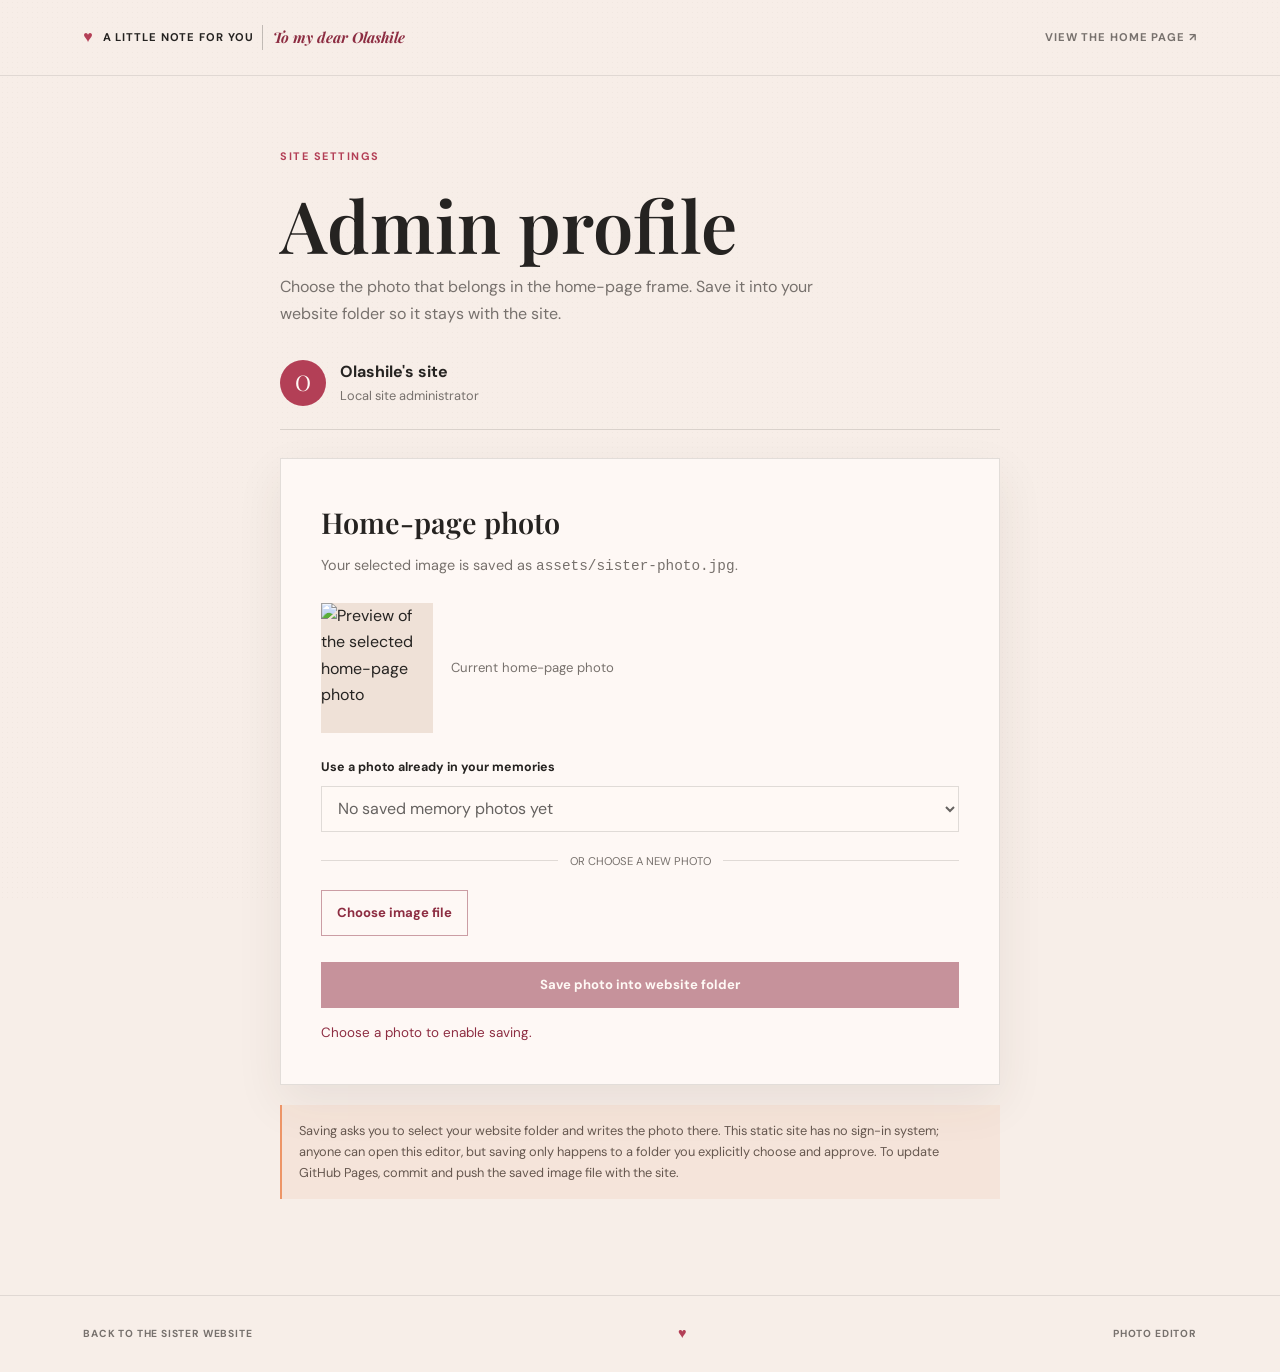
==== admin.html @ d99b883e "commit" ====
<!DOCTYPE html>
<html lang="en">
  <head>
    <meta charset="UTF-8" />
    <meta name="viewport" content="width=device-width, initial-scale=1.0" />
    <meta name="theme-color" content="#f7eee8" />
    <title>Admin Profile | For My Sister</title>
    <link rel="preconnect" href="https://fonts.googleapis.com" />
    <link rel="preconnect" href="https://fonts.gstatic.com" crossorigin />
    <link
      href="https://fonts.googleapis.com/css2?family=DM+Sans:wght@400;500;600;700&family=Playfair+Display:ital,wght@0,600;0,700;1,600;1,700&display=swap"
      rel="stylesheet"
    />
    <link rel="stylesheet" href="styles.css" />
  </head>
  <body class="admin-page">
    <header class="site-header">
      <a class="wordmark" href="index.html" aria-label="Return to the sister website">
        <span class="wordmark-heart" aria-hidden="true">&#9829;</span>
        <span class="wordmark-label">A LITTLE NOTE FOR YOU</span>
        <span class="wordmark-name">To my dear Olashile</span>
      </a>
      <a class="header-link" href="index.html">View the home page <span aria-hidden="true">&#8599;</span></a>
    </header>

    <main class="admin-shell">
      <section class="admin-intro" aria-labelledby="admin-title">
        <p class="eyebrow">Site settings</p>
        <h1 id="admin-title">Admin profile</h1>
        <p>Choose the photo that belongs in the home-page frame. Save it into your website folder so it stays with the site.</p>
      </section>

      <section class="admin-profile" aria-label="Administrator profile">
        <div class="admin-avatar" aria-hidden="true">O</div>
        <p><strong>Olashile's site</strong><span>Local site administrator</span></p>
      </section>

      <section class="admin-panel" aria-labelledby="photo-title">
        <h2 id="photo-title">Home-page photo</h2>
        <p class="admin-help">Your selected image is saved as <code>assets/sister-photo.jpg</code>.</p>

        <div class="admin-preview-wrap">
          <img
            class="admin-preview"
            id="photo-preview"
            src="assets/sister-photo.jpg"
            alt="Preview of the selected home-page photo"
          />
          <span class="admin-preview-caption" id="preview-caption">Current home-page photo</span>
        </div>

        <label class="admin-label" for="gallery-photo">Use a photo already in your memories</label>
        <select class="admin-memory-select" id="gallery-photo" disabled>
          <option value="">Looking for saved gallery photos...</option>
        </select>

        <div class="admin-divider">or choose a new photo</div>

        <input class="photo-input" id="new-photo" type="file" accept="image/*" aria-label="Choose a new home-page photo" />
        <label class="admin-file-label" for="new-photo">Choose image file</label>

        <button class="admin-save-button" id="save-photo" type="button" disabled>Save photo into website folder</button>
        <p class="admin-status" id="admin-status" role="status" aria-live="polite">Choose a photo to enable saving.</p>
      </section>

      <p class="admin-note">Saving asks you to select your website folder and writes the photo there. This static site has no sign-in system; anyone can open this editor, but saving only happens to a folder you explicitly choose and approve. To update GitHub Pages, commit and push the saved image file with the site.</p>
    </main>

    <footer class="site-footer">
      <a href="index.html">Back to the sister website</a>
      <span class="footer-heart" aria-hidden="true">&#9829;</span>
      <span>Photo editor</span>
    </footer>

    <script>
      const photoInput = document.querySelector("#new-photo");
      const gallerySelect = document.querySelector("#gallery-photo");
      const preview = document.querySelector("#photo-preview");
      const previewCaption = document.querySelector("#preview-caption");
      const saveButton = document.querySelector("#save-photo");
      const status = document.querySelector("#admin-status");
      let selectedPhoto = null;
      let previewUrl = null;
      let galleryPhotos = [];

      const setSelectedPhoto = (blob, name) => {
        if (previewUrl) URL.revokeObjectURL(previewUrl);
        selectedPhoto = { blob, name };
        previewUrl = URL.createObjectURL(blob);
        preview.src = previewUrl;
        previewCaption.textContent = name;
        saveButton.disabled = false;
        status.textContent = "Ready to save into your website folder.";
      };

      const openGalleryDatabase = () => new Promise((resolve, reject) => {
        const request = indexedDB.open("sister-memory-gallery", 1);
        request.onupgradeneeded = () => {
          if (!request.result.objectStoreNames.contains("photos")) {
            request.result.createObjectStore("photos", { keyPath: "id" });
          }
        };
        request.onsuccess = () => resolve(request.result);
        request.onerror = () => reject(request.error);
      });

      const loadGalleryPhotos = async () => {
        const database = await openGalleryDatabase();
        const transaction = database.transaction("photos", "readonly");
        const records = await new Promise((resolve, reject) => {
          const request = transaction.objectStore("photos").getAll();
          request.onsuccess = () => resolve(request.result);
          request.onerror = () => reject(request.error);
        });

        galleryPhotos = records;
        gallerySelect.replaceChildren(new Option(
          records.length ? "Choose a saved memory photo..." : "No saved memory photos yet",
          ""
        ));
        records.forEach((record, index) => {
          gallerySelect.add(new Option(record.name || `Memory photo ${index + 1}`, String(index)));
        });
        gallerySelect.disabled = records.length === 0;
      };

      gallerySelect.addEventListener("change", () => {
        const record = galleryPhotos[Number(gallerySelect.value)];
        if (record) {
          photoInput.value = "";
          setSelectedPhoto(record.blob, record.name || "Memory photo");
        }
      });

      photoInput.addEventListener("change", () => {
        const photo = photoInput.files[0];
        if (!photo || !photo.type.startsWith("image/")) return;
        gallerySelect.value = "";
        setSelectedPhoto(photo, photo.name);
      });

      const makeJpeg = async imageBlob => {
        const bitmap = await createImageBitmap(imageBlob);
        const scale = Math.min(1, 2000 / Math.max(bitmap.width, bitmap.height));
        const canvas = document.createElement("canvas");
        canvas.width = Math.round(bitmap.width * scale);
        canvas.height = Math.round(bitmap.height * scale);
        const context = canvas.getContext("2d");
        context.fillStyle = "#fffaf6";
        context.fillRect(0, 0, canvas.width, canvas.height);
        context.drawImage(bitmap, 0, 0, canvas.width, canvas.height);
        bitmap.close();
        return new Promise((resolve, reject) => {
          canvas.toBlob(blob => blob ? resolve(blob) : reject(new Error("The image could not be prepared.")), "image/jpeg", 0.9);
        });
      };

      saveButton.addEventListener("click", async () => {
        if (!selectedPhoto) return;
        if (typeof window.showDirectoryPicker !== "function") {
          status.textContent = "Folder saving needs Chrome or Edge. You can still choose a photo here.";
          return;
        }

        saveButton.disabled = true;
        status.textContent = "Choose the project folder that contains index.html.";

        try {
          const projectFolder = await window.showDirectoryPicker({ mode: "readwrite" });
          await projectFolder.getFileHandle("index.html");
          const imageBlob = await makeJpeg(selectedPhoto.blob);
          const assetsFolder = await projectFolder.getDirectoryHandle("assets", { create: true });
          const imageFile = await assetsFolder.getFileHandle("sister-photo.jpg", { create: true });
          const writable = await imageFile.createWritable();
          await writable.write(imageBlob);
          await writable.close();

          if (previewUrl) URL.revokeObjectURL(previewUrl);
          previewUrl = URL.createObjectURL(imageBlob);
          preview.src = previewUrl;
          previewCaption.textContent = "Saved home-page photo";
          status.textContent = "Saved to assets/sister-photo.jpg. Refresh the home page to see it.";
        } catch (error) {
          if (error.name === "AbortError") {
            status.textContent = "Folder selection was cancelled; no files were changed.";
          } else if (error.name === "NotFoundError") {
            status.textContent = "That folder does not contain index.html. Choose the website project folder.";
          } else {
            status.textContent = error.message || "Could not save the photo. Check folder permission and try again.";
          }
        } finally {
          saveButton.disabled = !selectedPhoto;
        }
      });

      loadGalleryPhotos().catch(() => {
        gallerySelect.replaceChildren(new Option("No saved memory photos found in this browser", ""));
        gallerySelect.disabled = true;
      });

      preview.addEventListener("error", () => {
        preview.src = "https://images.unsplash.com/photo-1524504388940-b1c1722653e1?auto=format&fit=crop&w=600&q=80";
      }, { once: true });
    </script>
  </body>
</html>
---- styles.css ----
:root {
  color-scheme: light;
  --paper: #f7eee8;
  --paper-deep: #efe1d7;
  --ink: #252321;
  --muted: #77716d;
  --berry: #b33f56;
  --berry-dark: #8d2d42;
  --orange: #ed9567;
  --yellow: #f1c971;
  --white: #fffaf6;
  --serif: "Playfair Display", Georgia, serif;
  --sans: "DM Sans", sans-serif;
}

* {
  box-sizing: border-box;
}

html {
  scroll-behavior: smooth;
  scroll-padding-top: 84px;
}

body {
  margin: 0;
  color: var(--ink);
  background: var(--paper);
  font-family: var(--sans);
  line-height: 1.65;
}

body::before {
  position: fixed;
  z-index: -1;
  inset: 0;
  background-image: radial-gradient(rgba(83, 60, 48, 0.15) 0.55px, transparent 0.55px);
  background-size: 5px 5px;
  content: "";
  opacity: 0.2;
  pointer-events: none;
}

a {
  color: inherit;
  text-decoration: none;
}

img {
  display: block;
  width: 100%;
}

button,
summary {
  font: inherit;
}

.site-header,
.site-footer {
  display: flex;
  align-items: center;
  justify-content: space-between;
  padding-inline: max(6.5vw, calc((100vw - 1320px) / 2));
}

.site-header {
  min-height: 76px;
  border-bottom: 1px solid rgba(37, 35, 33, 0.1);
}

.wordmark,
.header-link,
.site-footer {
  font-size: 0.7rem;
  font-weight: 700;
  letter-spacing: 0.08em;
  text-transform: uppercase;
}

.wordmark {
  display: inline-flex;
  align-items: center;
  gap: 9px;
}

.wordmark-label {
  white-space: nowrap;
}

.wordmark-name {
  padding-left: 10px;
  border-left: 1px solid rgba(37, 35, 33, 0.25);
  color: var(--berry-dark);
  font-family: var(--serif);
  font-size: 0.92rem;
  font-style: italic;
  letter-spacing: 0;
  text-transform: none;
  white-space: nowrap;
}

.wordmark-heart,
.footer-heart {
  color: var(--berry);
}

.wordmark-heart {
  font-size: 1rem;
}

.header-actions {
  display: flex;
  align-items: center;
  gap: 22px;
}

.header-link {
  color: var(--muted);
  transition: color 180ms ease;
}

.header-link:hover,
.site-footer a:hover {
  color: var(--berry);
}

.hero {
  position: relative;
  display: grid;
  grid-template-columns: minmax(0, 1.05fr) minmax(0, 0.8fr);
  align-items: center;
  gap: clamp(44px, 8vw, 128px);
  width: min(1200px, 87vw);
  min-height: 660px;
  margin-inline: auto;
  padding-block: 82px 104px;
}

.hero-copy {
  position: relative;
  min-width: 0;
  padding-block: 24px;
  animation: rise-in 700ms both;
}

.eyebrow {
  display: flex;
  align-items: center;
  gap: 10px;
  margin: 0 0 20px;
  color: var(--berry);
  font-size: 0.68rem;
  font-weight: 700;
  letter-spacing: 0.14em;
  text-transform: uppercase;
}

.eyebrow > span {
  width: 22px;
  height: 1px;
  background: currentColor;
}

h1,
h2,
h3,
p,
figure {
  margin-top: 0;
}

h1,
h2 {
  font-family: var(--serif);
  font-weight: 600;
}

.hero h1 {
  max-width: 680px;
  margin-bottom: 22px;
  font-size: clamp(3.3rem, 6.3vw, 6.3rem);
  line-height: 1.03;
}

h1 em,
h2 em {
  color: var(--berry);
  font-weight: 600;
}

.hero-note {
  max-width: 470px;
  margin-bottom: 28px;
  color: #605a56;
  font-size: 1rem;
}

.text-link {
  display: inline-flex;
  align-items: center;
  gap: 12px;
  padding-bottom: 6px;
  border-bottom: 1px solid var(--berry);
  color: var(--berry-dark);
  font-size: 0.82rem;
  font-weight: 700;
  transition: gap 180ms ease;
}

.text-link:hover {
  gap: 18px;
}

.hero-doodle {
  position: absolute;
  right: 12%;
  bottom: -32px;
  color: var(--orange);
  font-size: 2rem;
  animation: twinkle 3s ease-in-out infinite;
}

.hero-photo {
  position: relative;
  width: min(100%, 450px);
  justify-self: end;
  margin: 0 14px 18px 0;
  padding: 10px 10px 52px;
  background: var(--white);
  box-shadow: 0 28px 65px rgba(70, 46, 35, 0.2);
  transform: rotate(2.5deg);
  animation: photo-in 850ms 120ms both;
}

.hero-photo::before {
  position: absolute;
  top: -13px;
  left: 43%;
  z-index: 1;
  width: 74px;
  height: 25px;
  background: rgba(241, 201, 113, 0.76);
  content: "";
  transform: rotate(-5deg);
}

.hero-photo img {
  aspect-ratio: 0.86;
  object-fit: cover;
}

.photo-input {
  position: absolute;
  width: 1px;
  height: 1px;
  padding: 0;
  overflow: hidden;
  white-space: nowrap;
  clip: rect(0, 0, 0, 0);
  clip-path: inset(50%);
}

.photo-upload {
  position: absolute;
  top: 20px;
  right: 18px;
  z-index: 2;
  padding: 6px 10px;
  background: rgba(255, 250, 246, 0.94);
  color: var(--berry-dark);
  cursor: pointer;
  font-size: 0.68rem;
  font-weight: 700;
  transition: background 180ms ease, transform 180ms ease;
}

.photo-upload:hover {
  background: var(--white);
  transform: translateY(-1px);
}

.photo-input:focus-visible + .photo-upload {
  outline: 2px solid var(--berry);
  outline-offset: 3px;
}

.hero-photo figcaption {
  position: absolute;
  right: 8px;
  bottom: 10px;
  left: 8px;
  color: #645851;
  font-family: var(--serif);
  font-size: 1.05rem;
  font-style: italic;
  text-align: center;
}

.hero-photo figcaption span {
  padding-right: 5px;
  color: var(--berry);
  font-family: var(--sans);
  font-style: normal;
}

.photo-sticker {
  position: absolute;
  right: -26px;
  bottom: 72px;
  display: grid;
  width: 88px;
  aspect-ratio: 1;
  place-content: center;
  border: 1px solid rgba(255, 250, 246, 0.6);
  border-radius: 50%;
  background: var(--berry);
  color: white;
  font-size: 0.62rem;
  font-weight: 700;
  line-height: 1.35;
  letter-spacing: 0.08em;
  text-align: center;
  transform: rotate(10deg);
}

.hero-side-note {
  position: absolute;
  right: -18px;
  bottom: 52px;
  color: #8b817a;
  font-family: var(--serif);
  font-size: 0.85rem;
  font-style: italic;
  transform: rotate(-5deg);
}

.love-section {
  display: grid;
  grid-template-columns: 0.8fr 1.2fr;
  gap: clamp(40px, 9vw, 140px);
  padding: 110px max(6.5vw, calc((100vw - 1120px) / 2));
  background: var(--white);
}

.section-intro h2,
.memory-heading h2,
.letter-section h2 {
  margin-bottom: 0;
  font-size: clamp(2.7rem, 4.6vw, 4.5rem);
  line-height: 1.08;
}

.love-list {
  border-top: 1px solid #e8ddd5;
}

.love-item {
  display: grid;
  grid-template-columns: 38px 1fr 20px;
  gap: 18px;
  align-items: start;
  padding: 23px 0 25px;
  border-bottom: 1px solid #e8ddd5;
}

.love-number {
  padding-top: 5px;
  color: var(--berry);
  font-size: 0.67rem;
  font-weight: 700;
}

.love-item h3 {
  margin-bottom: 6px;
  font-family: var(--serif);
  font-size: 1.33rem;
  font-weight: 600;
  line-height: 1.35;
}

.love-item p {
  max-width: 460px;
  margin-bottom: 0;
  color: var(--muted);
  font-size: 0.88rem;
}

.love-spark {
  padding-top: 2px;
  color: var(--orange);
  font-size: 1.05rem;
}

.memory-section {
  padding: 100px max(6.5vw, calc((100vw - 1200px) / 2)) 118px;
  background: #eedfd2;
}

.memory-heading {
  display: flex;
  align-items: end;
  justify-content: space-between;
  gap: 32px;
  margin-bottom: 48px;
}

.memory-heading h2 {
  margin-top: -6px;
}

.memory-aside {
  padding-bottom: 7px;
  color: #6e645e;
  font-family: var(--serif);
  font-size: 0.98rem;
  font-style: italic;
}

.memory-actions {
  display: flex;
  align-items: center;
  gap: 22px;
}

.memory-upload {
  flex: 0 0 auto;
  padding: 8px 12px;
  border: 1px solid rgba(141, 45, 66, 0.5);
  color: var(--berry-dark);
  cursor: pointer;
  font-size: 0.72rem;
  font-weight: 700;
  transition: background 180ms ease, color 180ms ease;
}

.memory-upload:hover {
  background: var(--berry);
  color: var(--white);
}

.memory-actions .photo-input:focus-visible + .memory-upload {
  outline: 2px solid var(--berry);
  outline-offset: 3px;
}

.memory-grid {
  display: grid;
  grid-template-columns: 1.1fr 0.82fr 0.9fr;
  gap: 25px;
  align-items: start;
}

.memory {
  margin: 0;
  padding: 9px 9px 44px;
  background: var(--white);
  box-shadow: 0 16px 36px rgba(70, 46, 35, 0.12);
}

.memory img {
  aspect-ratio: 1.04;
  object-fit: cover;
}

.memory-empty {
  grid-column: 1 / -1;
  margin: 0;
  padding: 48px 20px;
  border: 1px dashed rgba(141, 45, 66, 0.4);
  color: #6e645e;
  font-family: var(--serif);
  font-size: 1.05rem;
  font-style: italic;
  text-align: center;
}

.memory-added {
  animation: rise-in 380ms both;
}

.memory figcaption {
  padding-top: 12px;
  color: #5c514c;
  font-family: var(--serif);
  font-size: 1rem;
  font-style: italic;
  text-align: center;
}

.letter-section {
  position: relative;
  display: flex;
  flex-direction: column;
  align-items: center;
  padding: 112px 24px 120px;
  background: var(--paper);
  text-align: center;
}

.letter-mark {
  display: grid;
  width: 49px;
  aspect-ratio: 1;
  margin-bottom: 22px;
  place-items: center;
  border: 1px solid rgba(179, 63, 86, 0.3);
  border-radius: 50%;
  color: var(--berry);
  font-size: 1.15rem;
}

.letter-section .eyebrow {
  justify-content: center;
}

.letter-section h2 {
  max-width: 680px;
  margin-bottom: 34px;
}

.letter-details {
  width: min(100%, 630px);
  text-align: left;
}

.letter-details summary {
  display: flex;
  justify-content: center;
  width: fit-content;
  min-height: 48px;
  margin: 0 auto;
  padding: 10px 0;
  border-bottom: 1px solid var(--berry);
  color: var(--berry-dark);
  cursor: pointer;
  font-size: 0.84rem;
  font-weight: 700;
  list-style: none;
}

.letter-details summary::-webkit-details-marker {
  display: none;
}

.summary-open,
.letter-details[open] .summary-closed {
  display: none;
}

.letter-details[open] .summary-open {
  display: inline;
}

.letter-copy {
  margin-top: 28px;
  padding: 28px clamp(20px, 5vw, 52px);
  border: 1px solid #e8d8ce;
  background: rgba(255, 250, 246, 0.72);
  animation: rise-in 380ms both;
}

.letter-copy p {
  margin-bottom: 16px;
  color: #605a56;
  font-size: 0.95rem;
}

.letter-copy .signoff {
  margin: 25px 0 0;
  color: var(--ink);
  font-family: var(--serif);
  font-size: 1.3rem;
  font-style: italic;
}

.signoff span {
  display: block;
  margin-top: 3px;
  color: var(--berry);
  font-family: var(--sans);
  font-size: 0.72rem;
  font-style: normal;
  font-weight: 700;
  letter-spacing: 0.06em;
  text-transform: uppercase;
}

.site-footer {
  min-height: 78px;
  border-top: 1px solid rgba(37, 35, 33, 0.1);
  color: var(--muted);
  font-size: 0.64rem;
}

.footer-heart {
  font-size: 0.9rem;
}

.site-footer a {
  transition: color 180ms ease;
}

.admin-page {
  min-height: 100vh;
}

.admin-shell {
  width: min(720px, calc(100% - 40px));
  margin: 72px auto 96px;
}

.admin-intro {
  margin-bottom: 32px;
}

.admin-intro h1 {
  margin: 0 0 12px;
  font-size: clamp(2.8rem, 6vw, 4.5rem);
  line-height: 1.06;
}

.admin-intro p:last-child {
  max-width: 560px;
  margin-bottom: 0;
  color: var(--muted);
}

.admin-profile {
  display: flex;
  align-items: center;
  gap: 14px;
  margin-bottom: 28px;
  padding-bottom: 22px;
  border-bottom: 1px solid rgba(37, 35, 33, 0.14);
}

.admin-avatar {
  display: grid;
  width: 46px;
  aspect-ratio: 1;
  place-items: center;
  border-radius: 50%;
  background: var(--berry);
  color: var(--white);
  font-family: var(--serif);
  font-size: 1.35rem;
}

.admin-profile p {
  margin: 0;
}

.admin-profile strong,
.admin-profile span {
  display: block;
}

.admin-profile span {
  color: var(--muted);
  font-size: 0.8rem;
}

.admin-panel {
  padding: clamp(22px, 5vw, 40px);
  border: 1px solid rgba(37, 35, 33, 0.13);
  background: rgba(255, 250, 246, 0.88);
  box-shadow: 0 18px 44px rgba(70, 46, 35, 0.08);
}

.admin-panel h2 {
  margin-bottom: 8px;
  font-size: 1.8rem;
}

.admin-help {
  margin-bottom: 24px;
  color: var(--muted);
  font-size: 0.9rem;
}

.admin-preview-wrap {
  display: grid;
  grid-template-columns: 112px 1fr;
  align-items: center;
  gap: 18px;
  margin-bottom: 24px;
}

.admin-preview {
  width: 112px;
  aspect-ratio: 0.86;
  object-fit: cover;
  background: var(--paper-deep);
}

.admin-preview-caption {
  color: var(--muted);
  font-size: 0.82rem;
}

.admin-label {
  display: block;
  margin: 24px 0 8px;
  font-size: 0.78rem;
  font-weight: 700;
}

.admin-file-label,
.admin-save-button {
  display: inline-flex;
  min-height: 46px;
  align-items: center;
  justify-content: center;
  padding: 10px 15px;
  border: 1px solid rgba(141, 45, 66, 0.45);
  background: transparent;
  color: var(--berry-dark);
  cursor: pointer;
  font-size: 0.82rem;
  font-weight: 700;
  transition: background 180ms ease, color 180ms ease;
}

.admin-file-label:hover {
  background: rgba(179, 63, 86, 0.08);
}

.admin-save-button {
  width: 100%;
  margin-top: 26px;
  border-color: var(--berry-dark);
  background: var(--berry-dark);
  color: var(--white);
}

.admin-save-button:hover:not(:disabled) {
  background: var(--berry);
}

.admin-save-button:disabled {
  cursor: not-allowed;
  opacity: 0.5;
}

.admin-memory-select {
  width: 100%;
  min-height: 46px;
  padding: 8px 12px;
  border: 1px solid rgba(37, 35, 33, 0.2);
  background: var(--white);
  color: var(--ink);
  font: inherit;
}

.admin-divider {
  display: flex;
  align-items: center;
  gap: 12px;
  margin: 20px 0;
  color: var(--muted);
  font-size: 0.7rem;
  text-transform: uppercase;
}

.admin-divider::before,
.admin-divider::after {
  height: 1px;
  flex: 1;
  background: rgba(37, 35, 33, 0.14);
  content: "";
}

.admin-status {
  min-height: 1.5em;
  margin: 14px 0 0;
  color: var(--berry-dark);
  font-size: 0.84rem;
}

.admin-note {
  margin-top: 20px;
  padding: 15px 17px;
  border-left: 2px solid var(--orange);
  background: rgba(237, 149, 103, 0.1);
  color: #65574f;
  font-size: 0.8rem;
}

:focus-visible {
  outline: 2px solid var(--berry);
  outline-offset: 4px;
}

@keyframes rise-in {
  from { opacity: 0; transform: translateY(14px); }
  to { opacity: 1; transform: translateY(0); }
}

@keyframes photo-in {
  from { opacity: 0; transform: translateY(18px) rotate(2.5deg); }
  to { opacity: 1; transform: translateY(0) rotate(2.5deg); }
}

@keyframes twinkle {
  0%, 100% { opacity: 0.72; transform: scale(0.95) rotate(0); }
  50% { opacity: 1; transform: scale(1.08) rotate(10deg); }
}

@media (max-width: 820px) {
  .hero {
    grid-template-columns: minmax(0, 1fr) minmax(250px, 0.78fr);
    gap: 40px;
    width: min(100% - 56px, 700px);
    min-height: 580px;
    padding-block: 70px 88px;
  }

  .hero h1 {
    font-size: clamp(3rem, 7.2vw, 4.4rem);
  }

  .hero-side-note {
    right: 0;
  }

  .love-section {
    grid-template-columns: 1fr;
    gap: 38px;
    padding-block: 82px;
  }

  .memory-grid {
    grid-template-columns: repeat(2, minmax(0, 1fr));
    gap: 22px;
  }

}

@media (max-width: 560px) {
  .site-header,
  .site-footer {
    padding-inline: 22px;
  }

  .site-header {
    flex-wrap: wrap;
    min-height: 65px;
    row-gap: 5px;
    padding-block: 10px;
  }

  .wordmark,
  .header-link {
    font-size: 0.59rem;
  }

  .header-actions {
    gap: 12px;
  }

  .wordmark {
    gap: 4px;
  }

  .wordmark-label {
    font-size: 0.46rem;
  }

  .wordmark-name {
    padding-left: 5px;
    font-size: 0.58rem;
  }

  .header-link {
    margin-left: auto;
  }

  .admin-shell {
    margin-top: 48px;
  }

  .admin-preview-wrap {
    grid-template-columns: 88px 1fr;
  }

  .admin-preview {
    width: 88px;
  }

  .hero {
    grid-template-columns: minmax(0, 1fr);
    gap: 35px;
    width: calc(100% - 44px);
    padding-block: 60px 74px;
  }

  .hero-copy {
    padding: 0;
  }

  .hero h1 {
    max-width: 430px;
    font-size: clamp(3.35rem, 14vw, 4.4rem);
  }

  .hero-note {
    font-size: 0.94rem;
  }

  .hero-photo {
    width: min(82%, 340px);
    justify-self: center;
    margin: 0 8px 10px 0;
  }

  .hero-photo img {
    aspect-ratio: 0.98;
  }

  .hero-doodle {
    right: 8%;
    bottom: -25px;
  }

  .hero-side-note {
    right: 4px;
    bottom: 41px;
    font-size: 0.74rem;
  }

  .love-section {
    gap: 30px;
    padding: 72px 24px 78px;
  }

  .section-intro h2,
  .memory-heading h2,
  .letter-section h2 {
    font-size: clamp(2.65rem, 12vw, 3.5rem);
  }

  .love-item {
    grid-template-columns: 28px 1fr 16px;
    gap: 12px;
  }

  .love-item h3 {
    font-size: 1.18rem;
  }

  .love-item p {
    font-size: 0.82rem;
  }

  .memory-section {
    padding: 72px 24px 82px;
  }

  .memory-heading {
    display: block;
    margin-bottom: 35px;
  }

  .memory-actions {
    flex-wrap: wrap;
    gap: 16px;
    margin-top: 16px;
  }

  .memory-aside {
    display: block;
    margin-top: 0;
  }

  .memory-grid {
    grid-template-columns: 1fr;
    gap: 22px;
    width: min(100%, 350px);
    margin-inline: auto;
  }

  .memory img {
    aspect-ratio: 1.2;
  }

  .letter-section {
    padding: 82px 24px 90px;
  }

  .letter-copy {
    padding: 23px 20px;
  }

  .site-footer {
    min-height: 68px;
    gap: 12px;
    font-size: 0.56rem;
  }
}

@media (prefers-reduced-motion: reduce) {
  *,
  *::before,
  *::after {
    scroll-behavior: auto !important;
    animation-duration: 0.01ms !important;
    animation-iteration-count: 1 !important;
    transition-duration: 0.01ms !important;
  }
}
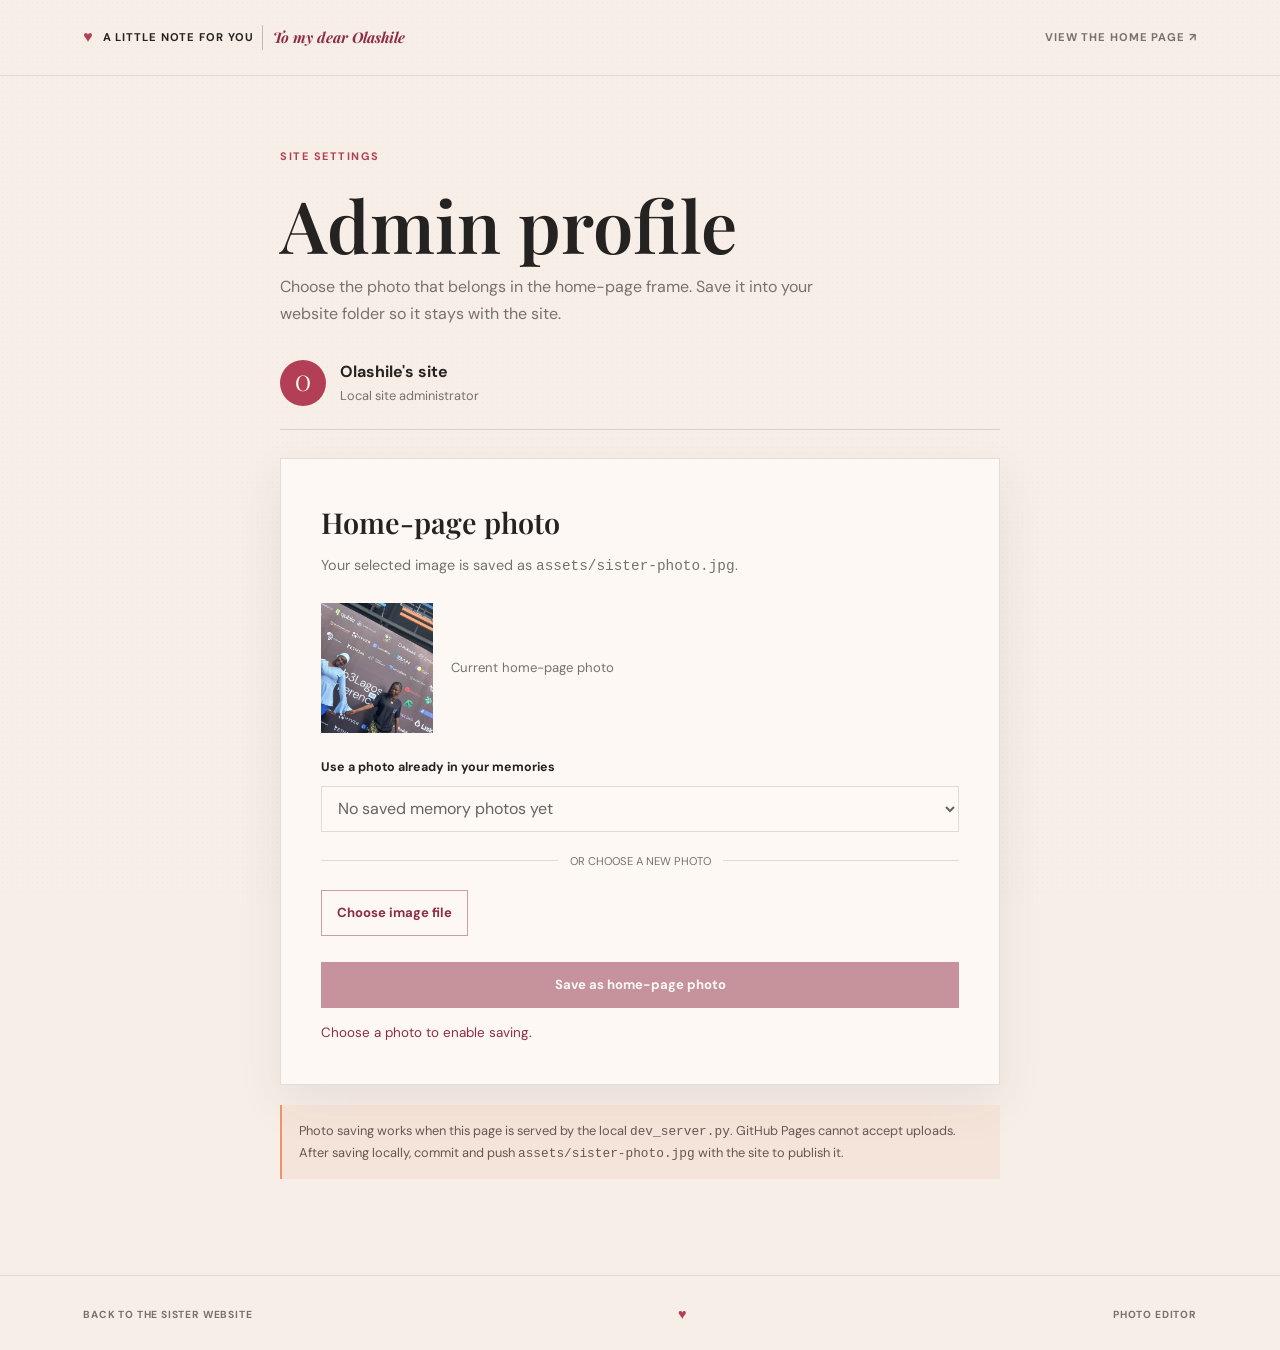
==== commit 4ff09c18: "commit" ====
--- a/admin.html
+++ b/admin.html
@@ -59,11 +59,11 @@
         <input class="photo-input" id="new-photo" type="file" accept="image/*" aria-label="Choose a new home-page photo" />
         <label class="admin-file-label" for="new-photo">Choose image file</label>
 
-        <button class="admin-save-button" id="save-photo" type="button" disabled>Save photo into website folder</button>
+        <button class="admin-save-button" id="save-photo" type="button" disabled>Save as home-page photo</button>
         <p class="admin-status" id="admin-status" role="status" aria-live="polite">Choose a photo to enable saving.</p>
       </section>
 
-      <p class="admin-note">Saving asks you to select your website folder and writes the photo there. This static site has no sign-in system; anyone can open this editor, but saving only happens to a folder you explicitly choose and approve. To update GitHub Pages, commit and push the saved image file with the site.</p>
+      <p class="admin-note">Photo saving works when this page is served by the local <code>dev_server.py</code>. GitHub Pages cannot accept uploads. After saving locally, commit and push <code>assets/sister-photo.jpg</code> with the site to publish it.</p>
     </main>
 
     <footer class="site-footer">
@@ -157,37 +157,29 @@
 
       saveButton.addEventListener("click", async () => {
         if (!selectedPhoto) return;
-        if (typeof window.showDirectoryPicker !== "function") {
-          status.textContent = "Folder saving needs Chrome or Edge. You can still choose a photo here.";
-          return;
-        }
 
         saveButton.disabled = true;
-        status.textContent = "Choose the project folder that contains index.html.";
+        status.textContent = "Preparing the photo for the home page...";
 
         try {
-          const projectFolder = await window.showDirectoryPicker({ mode: "readwrite" });
-          await projectFolder.getFileHandle("index.html");
           const imageBlob = await makeJpeg(selectedPhoto.blob);
-          const assetsFolder = await projectFolder.getDirectoryHandle("assets", { create: true });
-          const imageFile = await assetsFolder.getFileHandle("sister-photo.jpg", { create: true });
-          const writable = await imageFile.createWritable();
-          await writable.write(imageBlob);
-          await writable.close();
+          const response = await fetch("/api/home-photo", {
+            method: "POST",
+            headers: { "Content-Type": "image/jpeg" },
+            body: imageBlob
+          });
+          const result = await response.json();
+          if (!response.ok) throw new Error(result.error || "The photo could not be saved.");
 
           if (previewUrl) URL.revokeObjectURL(previewUrl);
           previewUrl = URL.createObjectURL(imageBlob);
           preview.src = previewUrl;
           previewCaption.textContent = "Saved home-page photo";
-          status.textContent = "Saved to assets/sister-photo.jpg. Refresh the home page to see it.";
+          status.textContent = `Saved to ${result.saved}. Refresh the home page to see it.`;
         } catch (error) {
-          if (error.name === "AbortError") {
-            status.textContent = "Folder selection was cancelled; no files were changed.";
-          } else if (error.name === "NotFoundError") {
-            status.textContent = "That folder does not contain index.html. Choose the website project folder.";
-          } else {
-            status.textContent = error.message || "Could not save the photo. Check folder permission and try again.";
-          }
+          status.textContent = error instanceof TypeError
+            ? "The site server cannot save files yet. Start it with python3 dev_server.py and try again."
+            : error.message || "Could not save the photo to the project folder.";
         } finally {
           saveButton.disabled = !selectedPhoto;
         }
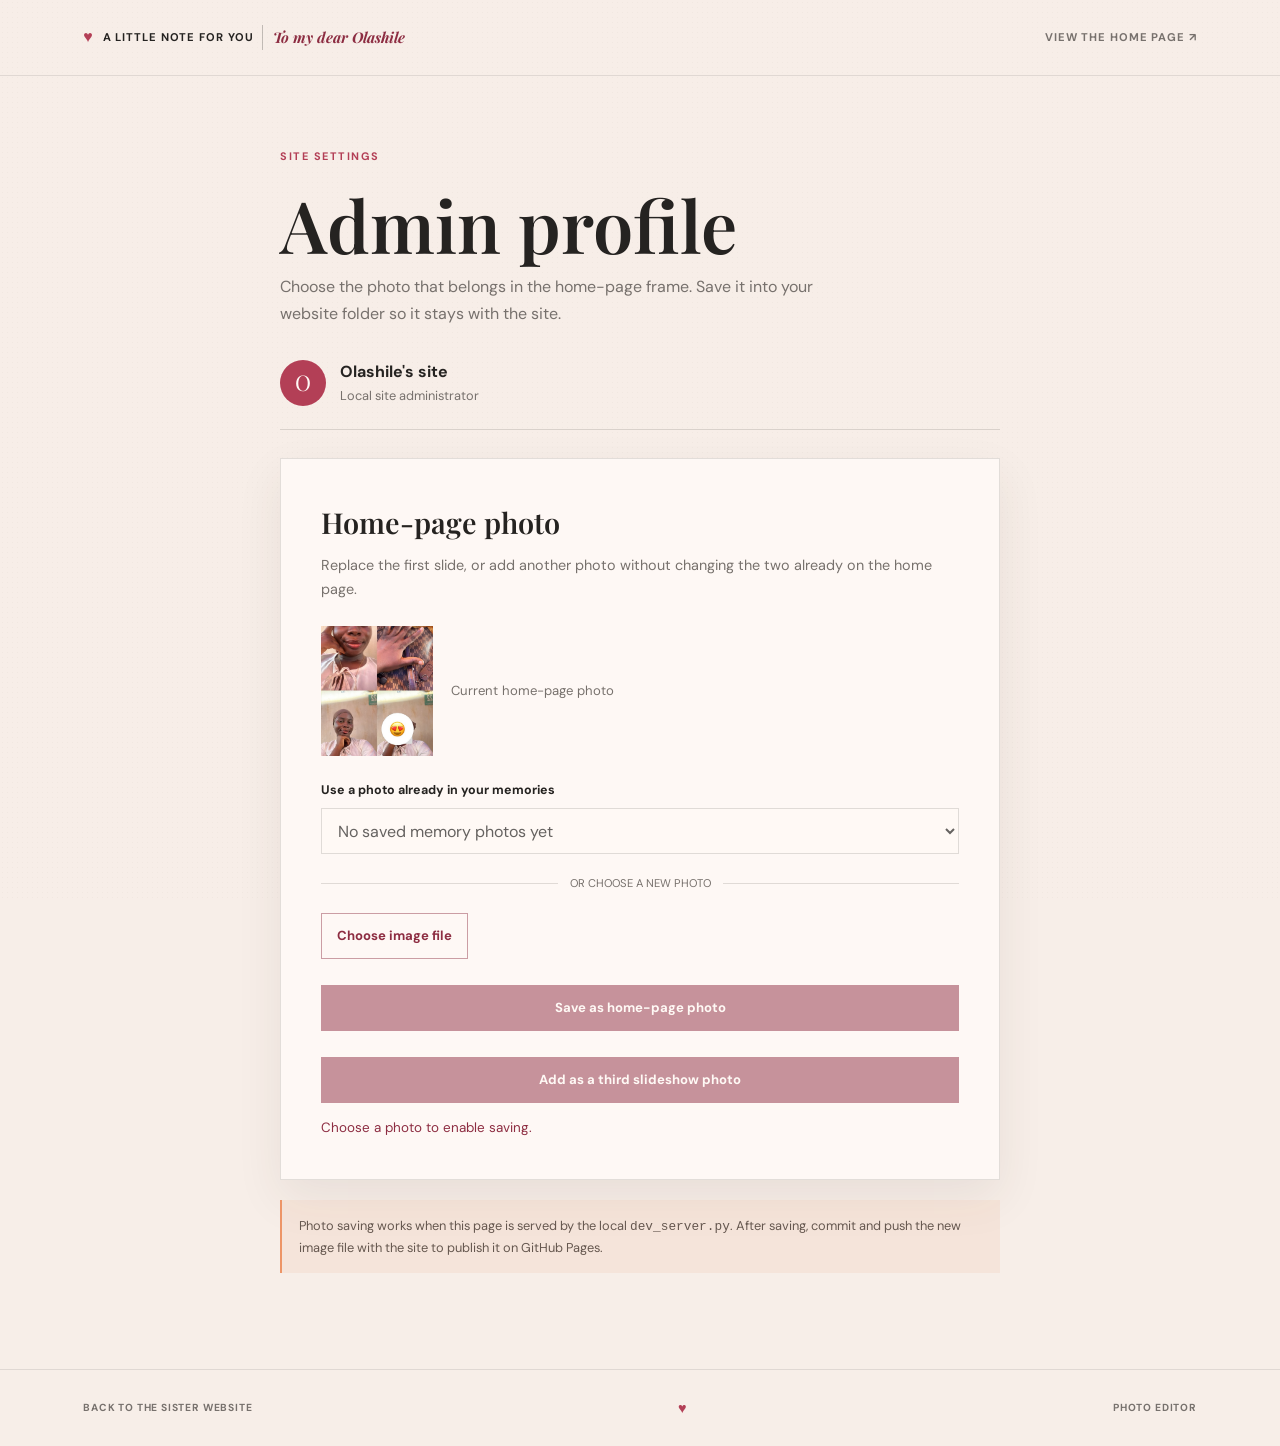
==== commit 50eb4f4e: "commit" ====
--- a/admin.html
+++ b/admin.html
@@ -37,7 +37,7 @@
 
       <section class="admin-panel" aria-labelledby="photo-title">
         <h2 id="photo-title">Home-page photo</h2>
-        <p class="admin-help">Your selected image is saved as <code>assets/sister-photo.jpg</code>.</p>
+        <p class="admin-help">Replace the first slide, or add another photo without changing the two already on the home page.</p>
 
         <div class="admin-preview-wrap">
           <img
@@ -60,10 +60,11 @@
         <label class="admin-file-label" for="new-photo">Choose image file</label>
 
         <button class="admin-save-button" id="save-photo" type="button" disabled>Save as home-page photo</button>
+        <button class="admin-save-button admin-add-button" id="add-slide-photo" type="button" disabled>Add as a third slideshow photo</button>
         <p class="admin-status" id="admin-status" role="status" aria-live="polite">Choose a photo to enable saving.</p>
       </section>
 
-      <p class="admin-note">Photo saving works when this page is served by the local <code>dev_server.py</code>. GitHub Pages cannot accept uploads. After saving locally, commit and push <code>assets/sister-photo.jpg</code> with the site to publish it.</p>
+      <p class="admin-note">Photo saving works when this page is served by the local <code>dev_server.py</code>. After saving, commit and push the new image file with the site to publish it on GitHub Pages.</p>
     </main>
 
     <footer class="site-footer">
@@ -78,6 +79,7 @@
       const preview = document.querySelector("#photo-preview");
       const previewCaption = document.querySelector("#preview-caption");
       const saveButton = document.querySelector("#save-photo");
+      const addSlideButton = document.querySelector("#add-slide-photo");
       const status = document.querySelector("#admin-status");
       let selectedPhoto = null;
       let previewUrl = null;
@@ -90,6 +92,7 @@
         preview.src = previewUrl;
         previewCaption.textContent = name;
         saveButton.disabled = false;
+        addSlideButton.disabled = false;
         status.textContent = "Ready to save into your website folder.";
       };
 
@@ -155,15 +158,16 @@
         });
       };
 
-      saveButton.addEventListener("click", async () => {
+      const saveSelectedPhoto = async (endpoint, successMessage) => {
         if (!selectedPhoto) return;
 
         saveButton.disabled = true;
+        addSlideButton.disabled = true;
         status.textContent = "Preparing the photo for the home page...";
 
         try {
           const imageBlob = await makeJpeg(selectedPhoto.blob);
-          const response = await fetch("/api/home-photo", {
+          const response = await fetch(endpoint, {
             method: "POST",
             headers: { "Content-Type": "image/jpeg" },
             body: imageBlob
@@ -174,16 +178,20 @@
           if (previewUrl) URL.revokeObjectURL(previewUrl);
           previewUrl = URL.createObjectURL(imageBlob);
           preview.src = previewUrl;
-          previewCaption.textContent = "Saved home-page photo";
-          status.textContent = `Saved to ${result.saved}. Refresh the home page to see it.`;
+          previewCaption.textContent = successMessage;
+          status.textContent = `Saved to ${result.saved}. Commit and push the image to publish it.`;
         } catch (error) {
           status.textContent = error instanceof TypeError
             ? "The site server cannot save files yet. Start it with python3 dev_server.py and try again."
             : error.message || "Could not save the photo to the project folder.";
         } finally {
           saveButton.disabled = !selectedPhoto;
+          addSlideButton.disabled = !selectedPhoto;
         }
-      });
+      };
+
+      saveButton.addEventListener("click", () => saveSelectedPhoto("/api/home-photo", "Saved as first slide"));
+      addSlideButton.addEventListener("click", () => saveSelectedPhoto("/api/home-photo/third", "Saved as third slide"));
 
       loadGalleryPhotos().catch(() => {
         gallerySelect.replaceChildren(new Option("No saved memory photos found in this browser", ""));
--- a/styles.css
+++ b/styles.css
@@ -285,23 +285,51 @@
   outline-offset: 3px;
 }
 
-.hero-photo figcaption {
+.hero-photo-controls {
   position: absolute;
   right: 8px;
   bottom: 10px;
   left: 8px;
+  display: grid;
+  grid-template-columns: 30px minmax(0, 1fr) 30px;
+  align-items: center;
+  gap: 6px;
+}
+
+.hero-photo-controls figcaption {
+  min-width: 0;
   color: #645851;
   font-family: var(--serif);
-  font-size: 1.05rem;
+  font-size: 0.92rem;
   font-style: italic;
   text-align: center;
 }
 
-.hero-photo figcaption span {
+.hero-photo-controls figcaption span {
   padding-right: 5px;
   color: var(--berry);
   font-family: var(--sans);
   font-style: normal;
+}
+
+.photo-nav {
+  display: grid;
+  width: 30px;
+  height: 30px;
+  place-items: center;
+  border: 1px solid rgba(141, 45, 66, 0.28);
+  border-radius: 50%;
+  background: rgba(255, 250, 246, 0.82);
+  color: var(--berry-dark);
+  cursor: pointer;
+  font-size: 1rem;
+  line-height: 1;
+  transition: background 180ms ease, color 180ms ease;
+}
+
+.photo-nav:hover {
+  background: var(--berry);
+  color: var(--white);
 }
 
 .photo-sticker {
@@ -417,33 +445,6 @@
   font-style: italic;
 }
 
-.memory-actions {
-  display: flex;
-  align-items: center;
-  gap: 22px;
-}
-
-.memory-upload {
-  flex: 0 0 auto;
-  padding: 8px 12px;
-  border: 1px solid rgba(141, 45, 66, 0.5);
-  color: var(--berry-dark);
-  cursor: pointer;
-  font-size: 0.72rem;
-  font-weight: 700;
-  transition: background 180ms ease, color 180ms ease;
-}
-
-.memory-upload:hover {
-  background: var(--berry);
-  color: var(--white);
-}
-
-.memory-actions .photo-input:focus-visible + .memory-upload {
-  outline: 2px solid var(--berry);
-  outline-offset: 3px;
-}
-
 .memory-grid {
   display: grid;
   grid-template-columns: 1.1fr 0.82fr 0.9fr;
@@ -962,17 +963,6 @@
     margin-bottom: 35px;
   }
 
-  .memory-actions {
-    flex-wrap: wrap;
-    gap: 16px;
-    margin-top: 16px;
-  }
-
-  .memory-aside {
-    display: block;
-    margin-top: 0;
-  }
-
   .memory-grid {
     grid-template-columns: 1fr;
     gap: 22px;
